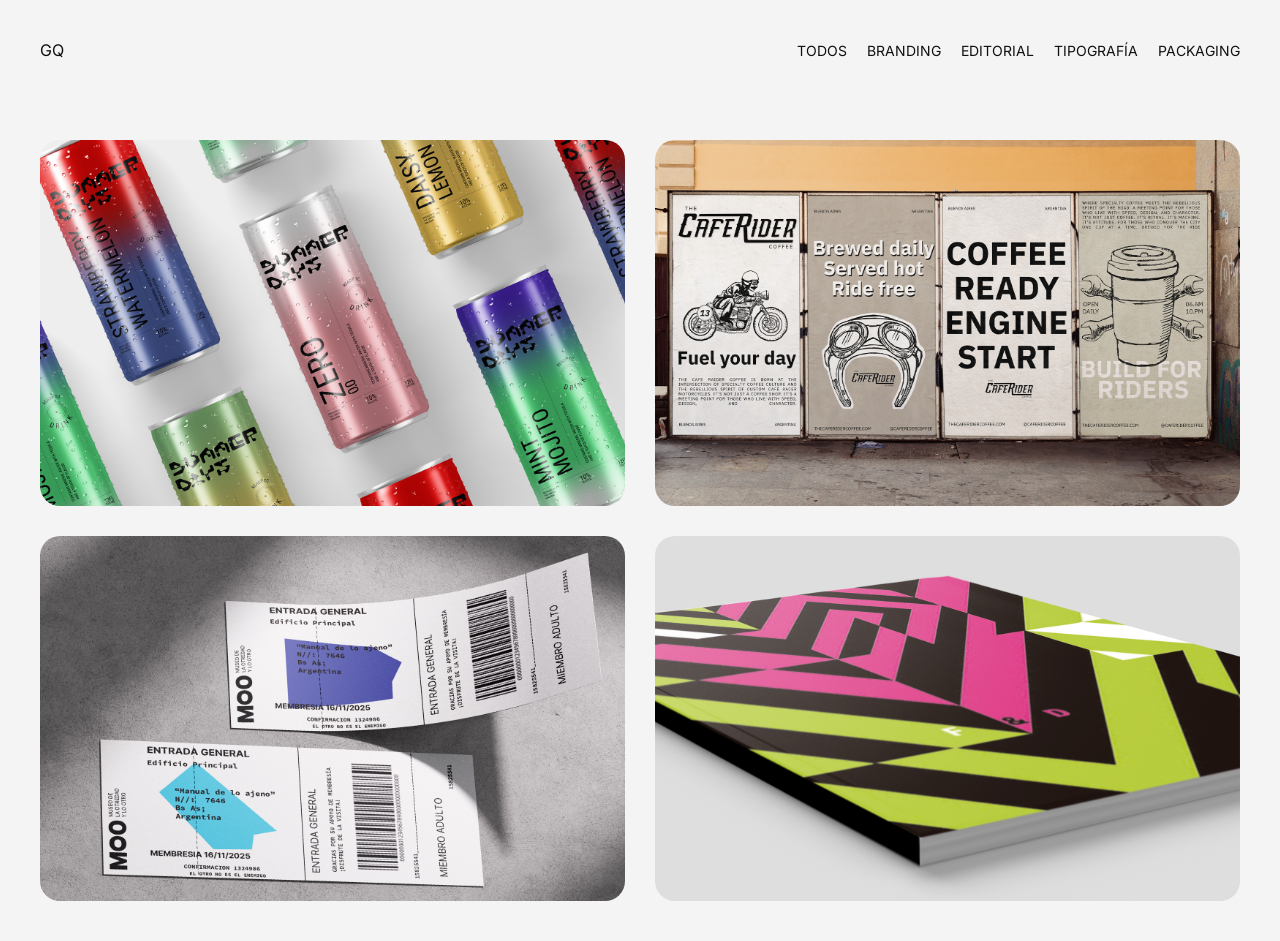
==== index.html @ 44c00a21 "Ajustes" ====
<!DOCTYPE html>
<html>
    <head>
        <meta charset="utf-8"/>

        <meta name="viewport" content="width=device-width, initial-scale=1.0">

        <title>Gabo Quintana</title>

        <!-- CSS -->

        <link rel="styLesheet" href="estilos.css"> 

        <!-- GOOGLE FONTS -->

        <link rel="preconnect" href="https://fonts.googleapis.com">

        <link rel="preconnect" href="https://fonts.gstatic.com" crossorigin>

        <link href="https://fonts.googleapis.com/css2?family=Inter:wght@300;400;500;700;800&display=swap" rel="stylesheet">

    </head>
    <body>
         <!-- NAV -->

    <nav>

        <div class="logo">
            GQ
        </div>


        <ul>

               <li data-filter="all">Todos</li>

               <li data-filter="branding">Branding</li>

               <li data-filter="editorial">Editorial</li>

               <li data-filter="tipografía">Tipografía</li>

               <li data-filter="packaging">Packaging</li>

        </ul>
    </nav>

        <!-- GALERIA -->

    <main class="gallery">


        <!-- CARD -->

        <a href="paginas/summerdays.html"
           class="card packaging">

            <img src="img/summerdays/summerdaysthumbnail01.png"
                 alt="Summerdays">


            <div class="overlay">

                <h2>
                    Summer days
                </h2>

                <ul>
                    <li>+ Branding</li>
                    <li>+ Tipografía</li>
                    <li>+ Packaging</li>
                </ul>

            </div>

        </a>


        <!-- CARD -->

        <a href="paginas/thecaferider.html"
           class="card tipografía">

            <img src="img/thecaferider/caferiderthumbnail01.png"
                 alt="thecaferider">


            <div class="overlay">

                <h2>
                    The Cafe Raider
                </h2>

                <ul>
                    <li>+ Branding</li>
                    <li>+ Editorial</li>
                    <li>+ Tipografía</li>
                </ul>

            </div>

        </a>

        <!-- CARD -->

        <a href="paginas/moo.html"
           class="card editorial">

            <img src="img/moo/moothumbnail01.png"
                 alt="Moo">


            <div class="overlay">

                <h2>
                    Museo de la otredad y lo otro
                </h2>

                <ul>
                    <li>+Editorial</li>
                    <li>+Branding</li>
                </ul>

            </div>

        </a>

        <a href="paginas/buzz.html"
           class="card branding">

            <img src="img/buzz/buzz thumbnail01.png"
                 alt="buzz">


            <div class="overlay">

                <h2>
                    Buzz
                </h2>

                <ul>
                    <li>+Editorial</li>
                    <li>+Branding</li>
                </ul>

            </div>

        </a>




 <!-- JQUERY -->

    <script src="https://code.jquery.com/jquery-3.7.1.min.js"></script>


    <!-- JS -->

    <script src="js/filter.js"></script>

    <script src="js/gallery.js"></script>

    <script src="js/script.js"></script>

    </main>

    </body>
</html>
---- estilos.css ----
/* CSS DOCUMENT*/
@charset "UTF-8";



/* aca empiezan las aplicaciones*/

*{
    margin:0;
    padding:0;
    box-sizing:border-box;
}

body{

    background:#f4f4f4;

    color:#111;

    font-family:'Inter', sans-serif;

    padding:40px;

}

nav{

    display:flex;

    justify-content:space-between;

    align-items:center;

    margin-bottom:80px;

}

nav ul{

    display:flex;

    gap:20px;

    list-style:none;

}

nav li{

    cursor:pointer;

    transition:0.3s;

    font-size:14px;

    text-transform:uppercase;

}

nav li:hover{

    opacity:0.5;

}

.gallery{

    display:grid;

    grid-template-columns:repeat(2,1fr);

    gap:30px;

}

.card{

    position:relative;

    overflow:hidden;

    border-radius:20px;

}

.card img{

    width:100%;

    height:100%;

    object-fit:cover;

    display:block;

    transition:0.5s;

}

.overlay{

    position:absolute;

    top:0;

    left:0;

    width:100%;

    height:100%;

    background:rgba(0,0,0,0.7);

    color:white;

    display:flex;

    flex-direction:column;

    justify-content:center;

    align-items:center;

    opacity:0;

    transition:0.4s;

}
.card:hover .overlay{

    opacity:1;

}

.card:hover img{

    transform:scale(1.05);

}

.overlay h2{

    font-size:32px;

    margin-bottom:20px;

}

.overlay ul{

    list-style:none;

    text-align:center;

}

.overlay li{

    margin:8px 0;

    font-size:14px;

}

nav li{

    cursor:pointer;

}

nav li.active{

    color:#000;

    font-weight:600;

}

@media(max-width:768px){

    body{

        padding:20px;

    }


    nav{

        flex-direction:column;

        align-items:flex-start;

        gap:20px;

    }


    nav ul{

        flex-wrap:wrap;

    }


    .gallery{

        grid-template-columns:1fr;

    }


    .overlay h2{

        font-size:24px;

    }

}

/* paginas*/

.project-page{

     max-width:1200px;

    margin:0 auto;

    padding-top:120px;

    padding-left:80px;

    padding-right:80px;

    padding-bottom:80px;

}



.back-btn{

    display:inline-block;

    margin-bottom:70px;

    text-decoration:none;

    color:#111;

    font-size:14px;

    font-weight:500;

}



.back-btn:hover{

    opacity:0.6;

}

.project-header{

    max-width:650px;

    margin-bottom:90px;

}

.project-header h1{

    
    font-size:56px;

    font-weight:500;

    line-height:1;

    letter-spacing:-1px;

    margin-bottom:24px;

}

.project-header p{

    max-width:620px;

    font-size:17px;

    line-height:1.55;

    color:#7d7d7d;

    font-weight:300;

}

.project-gallery{

    display:flex;

    flex-direction:column;

    gap:50px;

}

.project-gallery img{

    width:100%;

    display:block;

    border-radius:16px;

}

/*TABLET*/

@media screen and (max-width:1024px){

    .project-page{

        padding:30px;

    }

    .project-header h1{

        font-size:56px;

    }

}

/*MOBILE*/

@media screen and (max-width:768px){

    .project-page{

        padding-top:60px;

        padding-left:25px;

        padding-right:25px;

        padding-bottom:40px;

    }

    .project-header h1{

        font-size:38px;

    }

    .project-header p{

        font-size:16px;

        line-height:1.6;

    }

}
@media screen and (max-width:480px){

    .project-header h1{

        font-size:34px;

    }

    .project-header p{

        font-size:16px;

        line-height:1.7;

    }

}
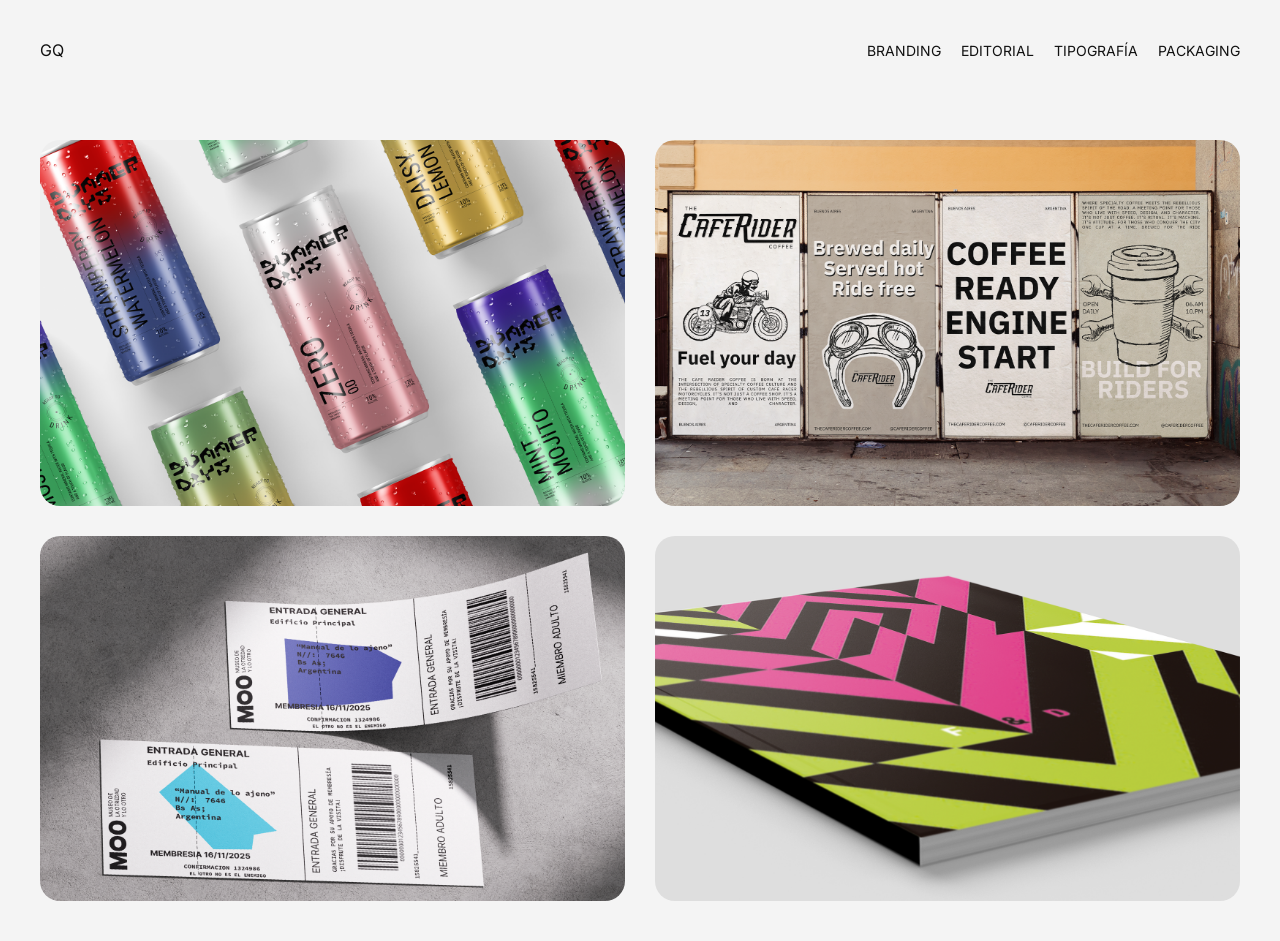
==== commit 5c588a65: "actualizaciones" ====
--- a/index.html
+++ b/index.html
@@ -7,11 +7,8 @@
 
         <title>Gabo Quintana</title>
 
-        <!-- CSS -->
 
         <link rel="styLesheet" href="estilos.css"> 
-
-        <!-- GOOGLE FONTS -->
 
         <link rel="preconnect" href="https://fonts.googleapis.com">
 
@@ -21,7 +18,7 @@
 
     </head>
     <body>
-         <!-- NAV -->
+    
 
     <nav>
 
@@ -32,7 +29,7 @@
 
         <ul>
 
-               <li data-filter="all">Todos</li>
+               
 
                <li data-filter="branding">Branding</li>
 
@@ -45,13 +42,12 @@
         </ul>
     </nav>
 
-        <!-- GALERIA -->
+        
 
     <main class="gallery">
 
 
-        <!-- CARD -->
-
+    
         <a href="paginas/summerdays.html"
            class="card packaging">
 
@@ -76,7 +72,6 @@
         </a>
 
 
-        <!-- CARD -->
 
         <a href="paginas/thecaferider.html"
            class="card tipografía">
@@ -101,8 +96,7 @@
 
         </a>
 
-        <!-- CARD -->
-
+        
         <a href="paginas/moo.html"
            class="card editorial">
 
@@ -149,13 +143,7 @@
 
 
 
-
- <!-- JQUERY -->
-
     <script src="https://code.jquery.com/jquery-3.7.1.min.js"></script>
-
-
-    <!-- JS -->
 
     <script src="js/filter.js"></script>
 
--- a/estilos.css
+++ b/estilos.css
@@ -319,6 +319,46 @@
 
 }
 
+.back-to-top{
+
+    display:flex;
+
+    align-items:center;
+
+    gap:8px;
+
+    width:fit-content;
+
+    margin:80px auto 0;
+
+    text-decoration:none;
+
+    color:#111;
+
+    font-size:14px;
+
+    font-weight:400;
+
+    letter-spacing:0.5px;
+
+    text-transform:uppercase;
+
+    transition:opacity .3s ease;
+
+}
+
+.back-to-top:hover{
+
+    opacity:.5;
+
+}
+
+html{
+
+    scroll-behavior:smooth;
+
+}
+
 /*TABLET*/
 
 @media screen and (max-width:1024px){
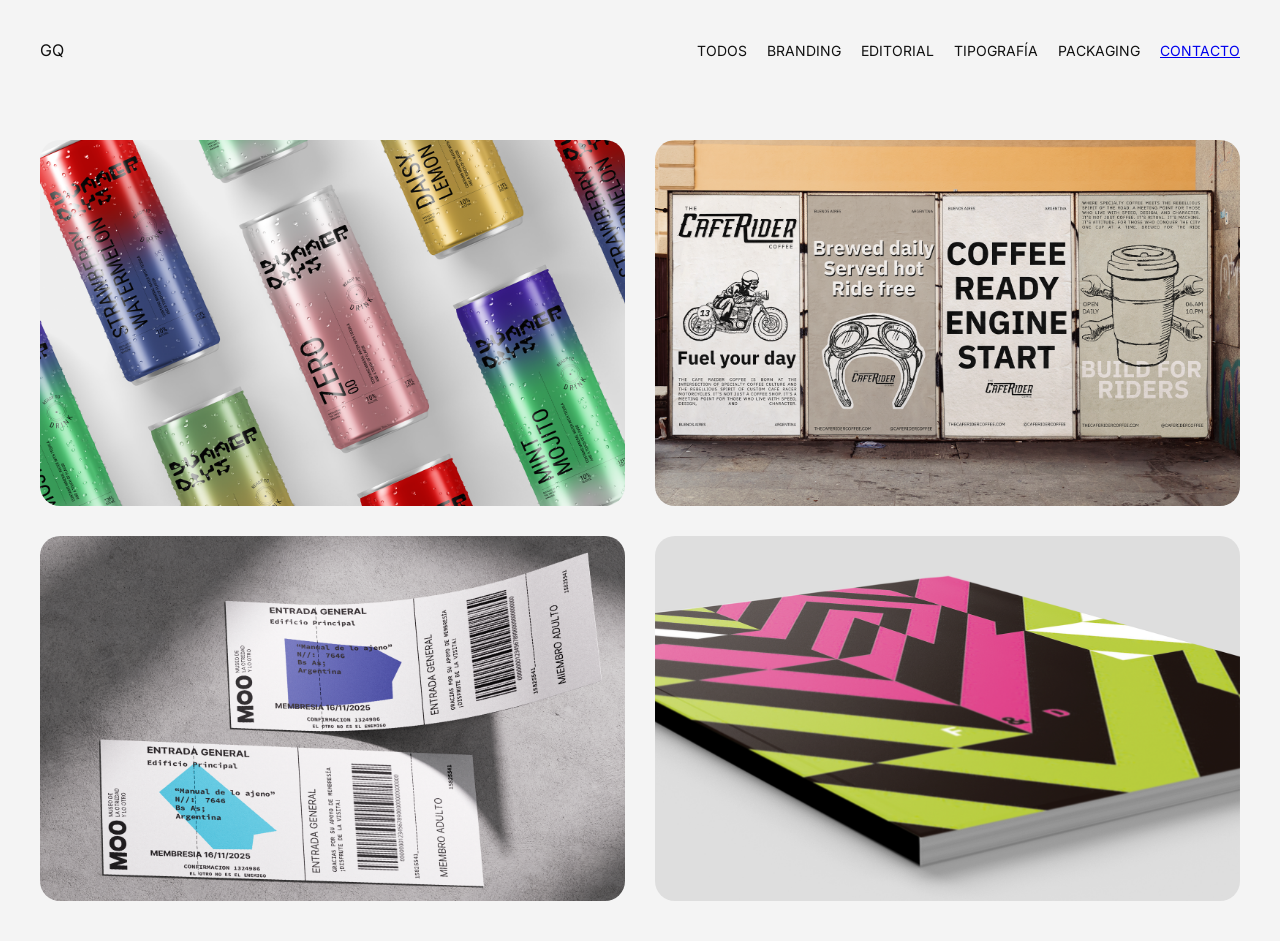
==== commit 4da3d380: "cambios de nav y diseño" ====
--- a/index.html
+++ b/index.html
@@ -1,6 +1,7 @@
 <!DOCTYPE html>
-<html>
+<html lang="es">
     <head>
+        
         <meta charset="utf-8"/>
 
         <meta name="viewport" content="width=device-width, initial-scale=1.0">
@@ -8,7 +9,7 @@
         <title>Gabo Quintana</title>
 
 
-        <link rel="styLesheet" href="estilos.css"> 
+        <link rel="stylesheet" href="estilos.css"> 
 
         <link rel="preconnect" href="https://fonts.googleapis.com">
 
@@ -29,17 +30,23 @@
 
         <ul>
 
-               
+         <li data-filter="all">Todos</li>
 
-               <li data-filter="branding">Branding</li>
+         <li data-filter="branding">Branding</li>
 
-               <li data-filter="editorial">Editorial</li>
+         <li data-filter="editorial">Editorial</li>
 
-               <li data-filter="tipografía">Tipografía</li>
+         <li data-filter="tipografia">Tipografía</li>
 
-               <li data-filter="packaging">Packaging</li>
+         <li data-filter="packaging">Packaging</li>
 
-        </ul>
+         <li>
+             <a href="paginas/contacto.html" class="contact-link">
+             Contacto
+             </a>
+         </li>
+
+      </ul>
     </nav>
 
         
@@ -49,7 +56,7 @@
 
     
         <a href="paginas/summerdays.html"
-           class="card packaging">
+           class="card packaging tipografia">
 
             <img src="img/summerdays/summerdaysthumbnail01.png"
                  alt="Summerdays">
@@ -62,7 +69,7 @@
                 </h2>
 
                 <ul>
-                    <li>+ Branding</li>
+                    
                     <li>+ Tipografía</li>
                     <li>+ Packaging</li>
                 </ul>
@@ -74,7 +81,7 @@
 
 
         <a href="paginas/thecaferider.html"
-           class="card tipografía">
+           class="card branding tipografia">
 
             <img src="img/thecaferider/caferiderthumbnail01.png"
                  alt="thecaferider">
@@ -88,7 +95,6 @@
 
                 <ul>
                     <li>+ Branding</li>
-                    <li>+ Editorial</li>
                     <li>+ Tipografía</li>
                 </ul>
 
@@ -98,7 +104,7 @@
 
         
         <a href="paginas/moo.html"
-           class="card editorial">
+           class="card branding editorial">
 
             <img src="img/moo/moothumbnail01.png"
                  alt="Moo">
@@ -120,9 +126,9 @@
         </a>
 
         <a href="paginas/buzz.html"
-           class="card branding">
+           class="card editorial packaging">
 
-            <img src="img/buzz/buzz thumbnail01.png"
+            <img src="img/buzz/buzzthumbnail01.png"
                  alt="buzz">
 
 
@@ -134,7 +140,7 @@
 
                 <ul>
                     <li>+Editorial</li>
-                    <li>+Branding</li>
+                    <li>+Packaging</li>
                 </ul>
 
             </div>
@@ -143,15 +149,12 @@
 
 
 
-    <script src="https://code.jquery.com/jquery-3.7.1.min.js"></script>
-
-    <script src="js/filter.js"></script>
-
-    <script src="js/gallery.js"></script>
-
-    <script src="js/script.js"></script>
+    
 
     </main>
 
+    <script src="https://code.jquery.com/jquery-3.7.1.min.js"></script>
+    <script src="js/filters.js"></script>
+
     </body>
 </html>
--- a/estilos.css
+++ b/estilos.css
@@ -63,6 +63,10 @@
 
 }
 
+nav li.active{
+    font-weight:700;
+}
+
 .gallery{
 
     display:grid;
@@ -173,6 +177,168 @@
     color:#000;
 
     font-weight:600;
+
+}
+
+.contact-page{
+
+    max-width:1200px;
+
+    margin:0 auto;
+
+    padding:120px 80px;
+
+}
+
+.contact-header{
+
+    margin-bottom:60px;
+
+}
+
+.contact-header h1{
+
+    font-size:64px;
+
+    font-weight:500;
+
+    margin-bottom:20px;
+
+}
+
+.contact-header p{
+
+    max-width:600px;
+
+    line-height:1.7;
+
+    color:#666;
+
+}
+
+/*FORMULARIO*/
+
+.contact-form{
+
+    max-width:900px;
+
+    margin-top:80px;
+
+}
+
+.form-grid{
+
+    display:grid;
+
+    grid-template-columns:1fr 1fr;
+
+    gap:40px;
+
+    margin-bottom:50px;
+
+}
+
+.form-group{
+
+    display:flex;
+
+    flex-direction:column;
+
+}
+
+.form-group label{
+
+    font-size:14px;
+
+    font-weight:500;
+
+    margin-bottom:10px;
+
+}
+
+.form-group input,
+.form-group select,
+.form-group textarea{
+
+    width:100%;
+
+    padding:15px 0;
+
+    border:none;
+
+    border-bottom:1px solid #cfcfcf;
+
+    background:transparent;
+
+    font-size:16px;
+
+    font-family:inherit;
+
+}
+
+.form-group textarea{
+
+    min-height:220px;
+
+    resize:vertical;
+
+}
+
+.radio-group{
+
+    display:flex;
+
+    gap:30px;
+
+    margin-top:10px;
+
+    margin-bottom:50px;
+
+}
+
+.checkbox-group{
+
+    margin-top:30px;
+
+    margin-bottom:40px;
+
+}
+
+.form-buttons{
+
+    display:flex;
+
+    justify-content:flex-end;
+
+    gap:20px;
+
+}
+
+.form-buttons button{
+
+    padding:14px 32px;
+
+    border:none;
+
+    cursor:pointer;
+
+    font-size:14px;
+
+    font-family:inherit;
+
+}
+
+.form-buttons button[type="reset"]{
+
+    background:#d9d9d9;
+
+}
+
+.form-buttons button[type="submit"]{
+
+    background:#111;
+
+    color:white;
 
 }
 
@@ -426,4 +592,32 @@
 
 }
 
-
+@media (max-width:768px){
+
+    .contact-page{
+
+        padding:60px 25px;
+
+    }
+
+    .form-grid{
+
+        grid-template-columns:1fr;
+
+    }
+
+    .contact-header h1{
+
+        font-size:42px;
+
+    }
+
+    .radio-group{
+
+        flex-direction:column;
+
+        gap:10px;
+
+    }
+
+}
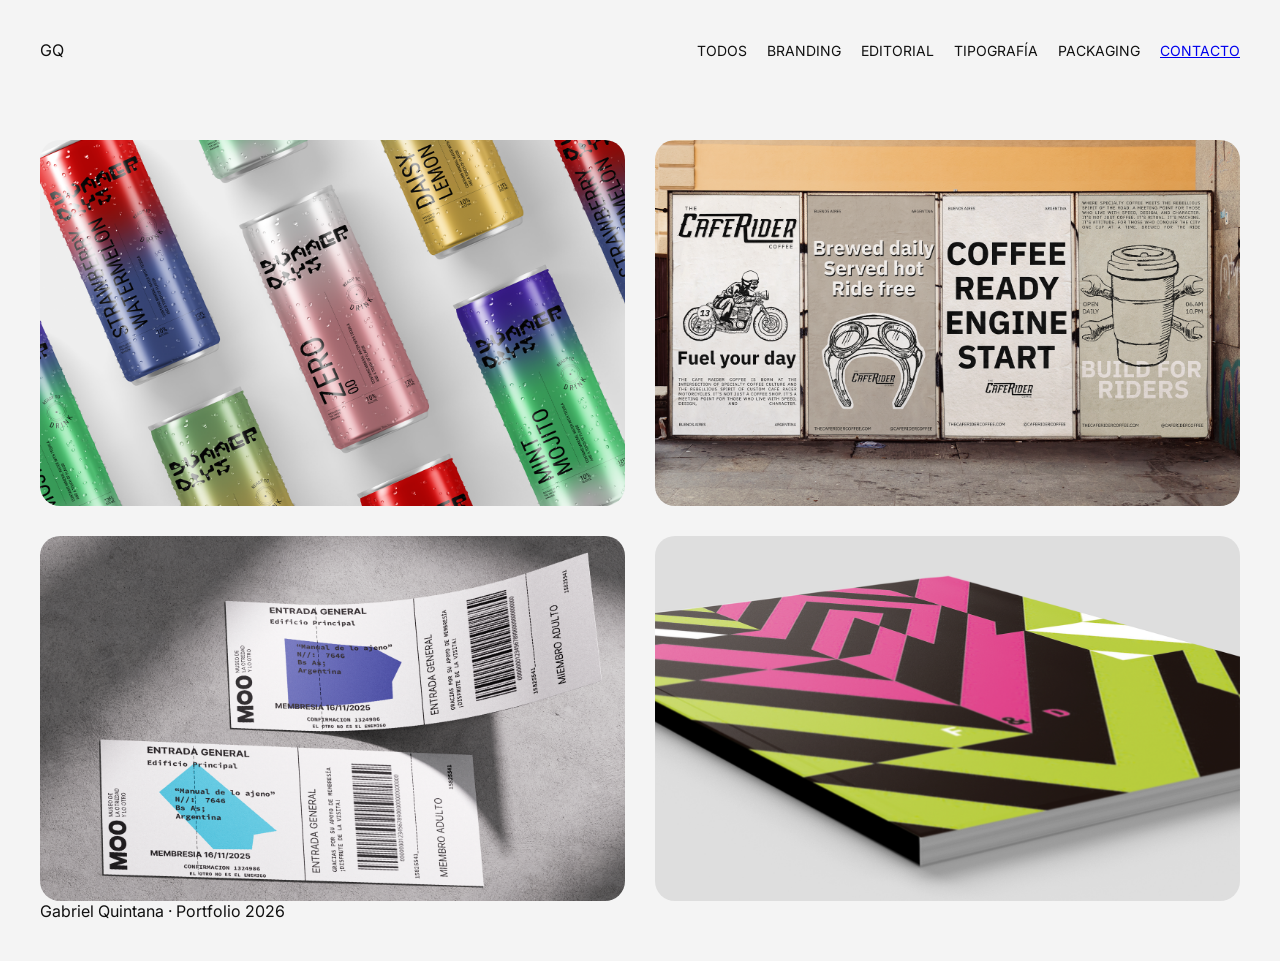
==== commit c3368c53: "Correccion de Horrores semanticos" ====
--- a/index.html
+++ b/index.html
@@ -1,6 +1,7 @@
 <!DOCTYPE html>
 <html lang="es">
     <head>
+        
         
         <meta charset="utf-8"/>
 
@@ -20,7 +21,7 @@
     </head>
     <body>
     
-
+    <header>
     <nav>
 
         <div class="logo">
@@ -48,7 +49,7 @@
 
       </ul>
     </nav>
-
+    </header>
         
 
     <main class="gallery">
@@ -146,12 +147,14 @@
             </div>
 
         </a>
+    </main>
+    <footer>
 
+      <p>
+        Gabriel Quintana · Portfolio 2026
+      </p>
 
-
-    
-
-    </main>
+    </footer>
 
     <script src="https://code.jquery.com/jquery-3.7.1.min.js"></script>
     <script src="js/filters.js"></script>
--- a/estilos.css
+++ b/estilos.css
@@ -226,6 +226,34 @@
 
 }
 
+.contact-page{
+
+    max-width:1200px;
+
+    margin:0 auto;
+
+    padding:120px 80px;
+
+}
+
+.contact-header{
+
+    max-width:700px;
+
+}
+
+.contact-header h1{
+
+    font-size:88px;
+
+    font-weight:300;
+
+    line-height:1;
+
+    margin-bottom:40px;
+
+}
+
 .form-grid{
 
     display:grid;
@@ -276,6 +304,14 @@
 
 }
 
+.form-group input:focus,
+.form-group textarea:focus,
+.form-group select:focus{
+
+    outline:none;
+
+    border-bottom:1px solid #000;
+
 .form-group textarea{
 
     min-height:220px;
@@ -621,3 +657,48 @@
     }
 
 }
+@media (max-width:500px){
+
+    nav{
+
+        flex-direction:column;
+
+        gap:20px;
+
+        align-items:flex-start;
+
+    }
+
+    nav ul{
+
+        flex-wrap:wrap;
+
+        gap:15px;
+
+    }
+
+    .gallery{
+
+        grid-template-columns:1fr;
+
+    }
+
+    .project-page{
+
+        padding:60px 20px;
+
+    }
+
+    .project-header h1{
+
+        font-size:42px;
+
+    }
+
+    .contact-header h1{
+
+        font-size:42px;
+
+    }
+
+}
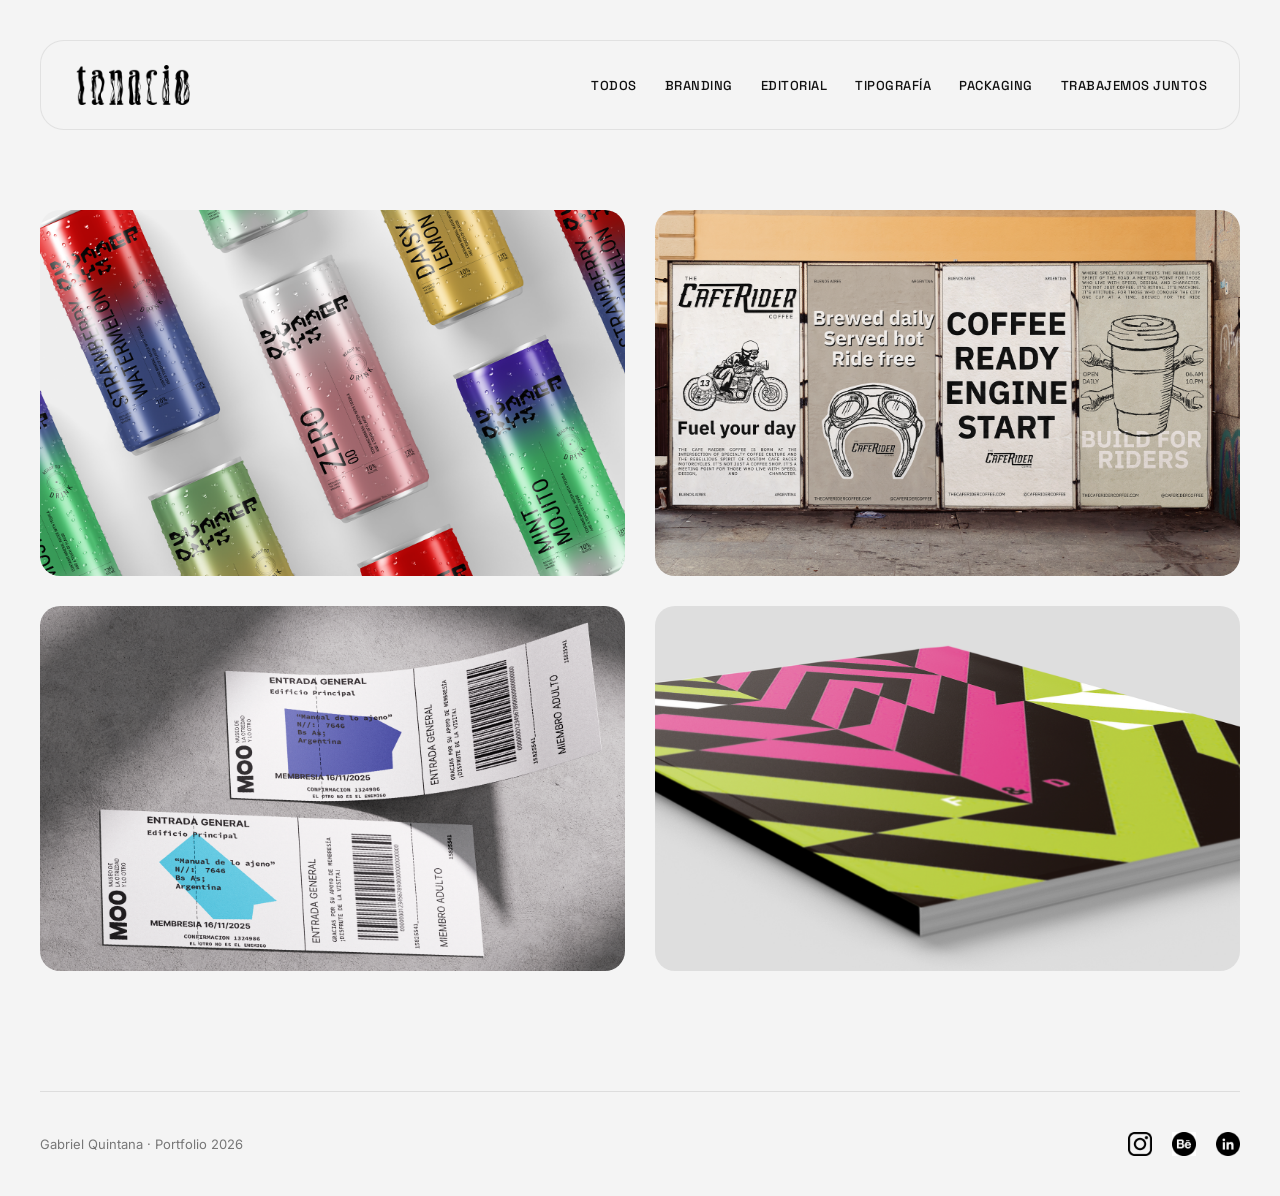
==== commit a99e554c: "mejojere footer con redireccionamiento cambios de diseño en nav" ====
--- a/index.html
+++ b/index.html
@@ -25,7 +25,10 @@
     <nav>
 
         <div class="logo">
-            GQ
+
+         <img src="img/logo-tanacio.png"
+         alt="Tanacio">
+
         </div>
 
 
@@ -43,7 +46,7 @@
 
          <li>
              <a href="paginas/contacto.html" class="contact-link">
-             Contacto
+             Trabajemos juntos
              </a>
          </li>
 
@@ -148,11 +151,44 @@
 
         </a>
     </main>
+
+
     <footer>
 
+    <div class="footer-info">
       <p>
         Gabriel Quintana · Portfolio 2026
       </p>
+     </div>
+       <div class="footer-social">
+
+        <a href="https://www.instagram.com/tanacio.dg/"
+           target="_blank">
+
+            <img src="img/social/instagram.png"
+                 alt="Instagram">
+
+        </a>
+
+        <a href="https://www.behance.net/quintana"
+           target="_blank">
+
+            <img src="img/social/behance.png"
+                 alt="Behance">
+
+        </a>
+
+        <a href="https://www.linkedin.com/in/gabo-quintana-7a0714377/"
+           target="_blank">
+
+            <img src="img/social/linkedin.png"
+                 alt="LinkedIn">
+
+        </a>
+
+    </div>
+
+
 
     </footer>
 
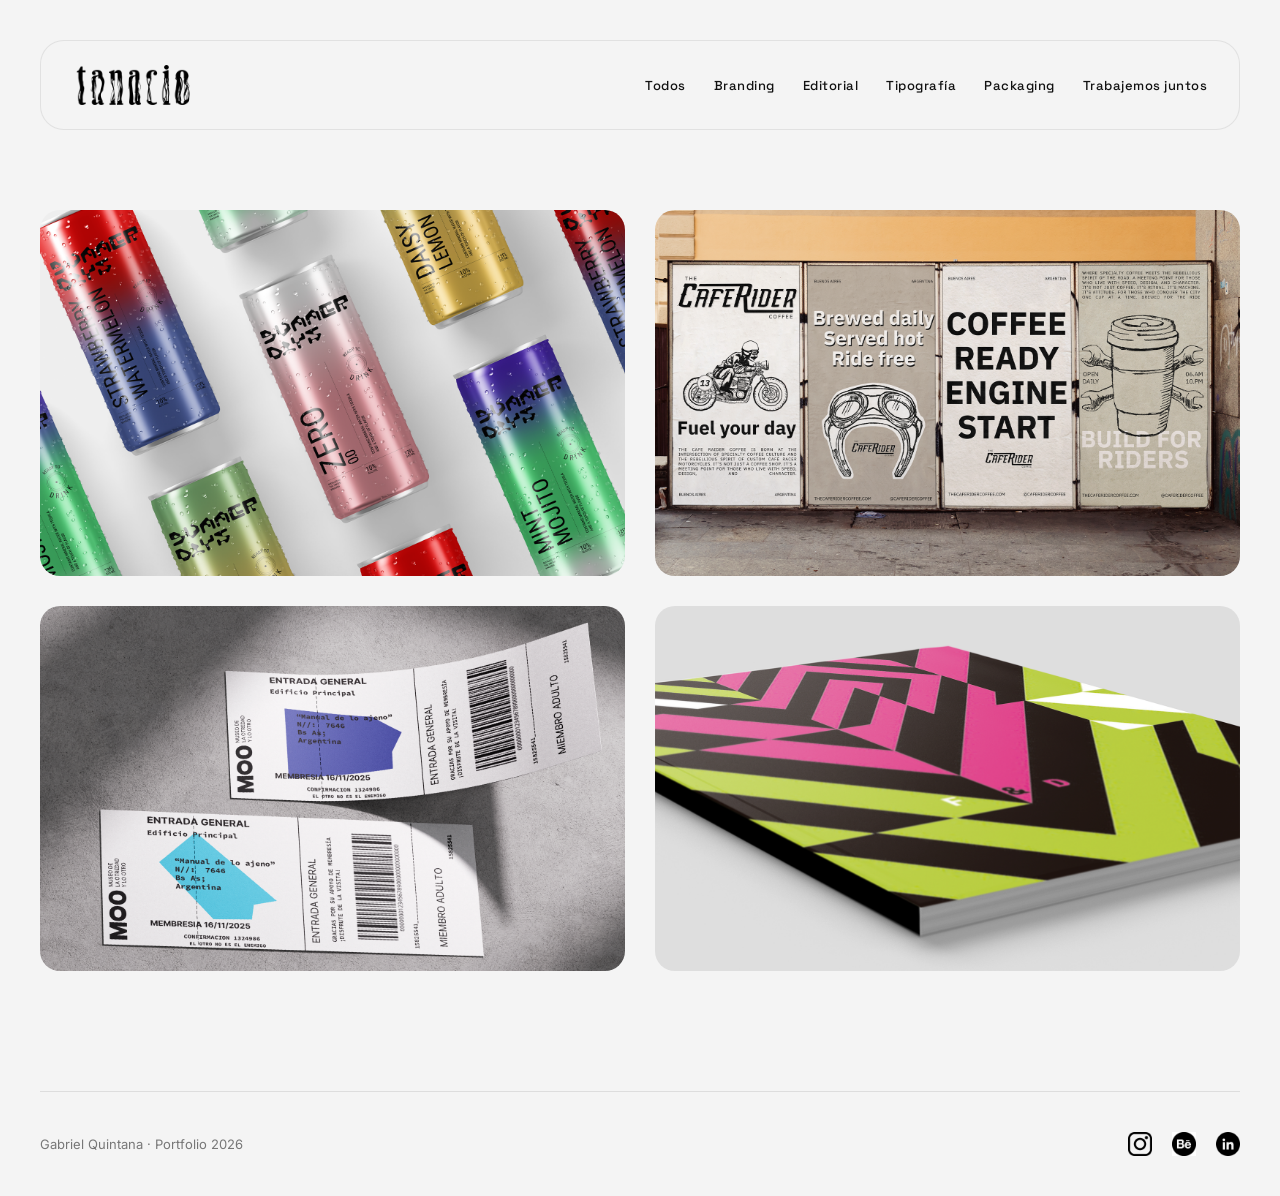
==== commit 3490bf5c: "Corregi etiquetas div corregi footer de paginas edite detalles de diseño" ====
--- a/index.html
+++ b/index.html
@@ -24,12 +24,12 @@
     <header>
     <nav>
 
-        <div class="logo">
+        <section class="logo">
 
          <img src="img/logo-tanacio.png"
          alt="Tanacio">
 
-        </div>
+        </section>
 
 
         <ul>
@@ -66,7 +66,7 @@
                  alt="Summerdays">
 
 
-            <div class="overlay">
+            <section class="overlay">
 
                 <h2>
                     Summer days
@@ -78,7 +78,7 @@
                     <li>+ Packaging</li>
                 </ul>
 
-            </div>
+            </section>
 
         </a>
 
@@ -91,7 +91,7 @@
                  alt="thecaferider">
 
 
-            <div class="overlay">
+            <section class="overlay">
 
                 <h2>
                     The Cafe Raider
@@ -102,7 +102,7 @@
                     <li>+ Tipografía</li>
                 </ul>
 
-            </div>
+            </section>
 
         </a>
 
@@ -114,7 +114,7 @@
                  alt="Moo">
 
 
-            <div class="overlay">
+            <section class="overlay">
 
                 <h2>
                     Museo de la otredad y lo otro
@@ -125,7 +125,7 @@
                     <li>+Branding</li>
                 </ul>
 
-            </div>
+            </section>
 
         </a>
 
@@ -136,7 +136,7 @@
                  alt="buzz">
 
 
-            <div class="overlay">
+            <section class="overlay">
 
                 <h2>
                     Buzz
@@ -147,7 +147,7 @@
                     <li>+Packaging</li>
                 </ul>
 
-            </div>
+            </section>
 
         </a>
     </main>
@@ -155,12 +155,12 @@
 
     <footer>
 
-    <div class="footer-info">
+    <section class="footer-info">
       <p>
         Gabriel Quintana · Portfolio 2026
       </p>
-     </div>
-       <div class="footer-social">
+     </section>
+       <section class="footer-social">
 
         <a href="https://www.instagram.com/tanacio.dg/"
            target="_blank">
@@ -186,7 +186,7 @@
 
         </a>
 
-    </div>
+    </section>
 
 
 
